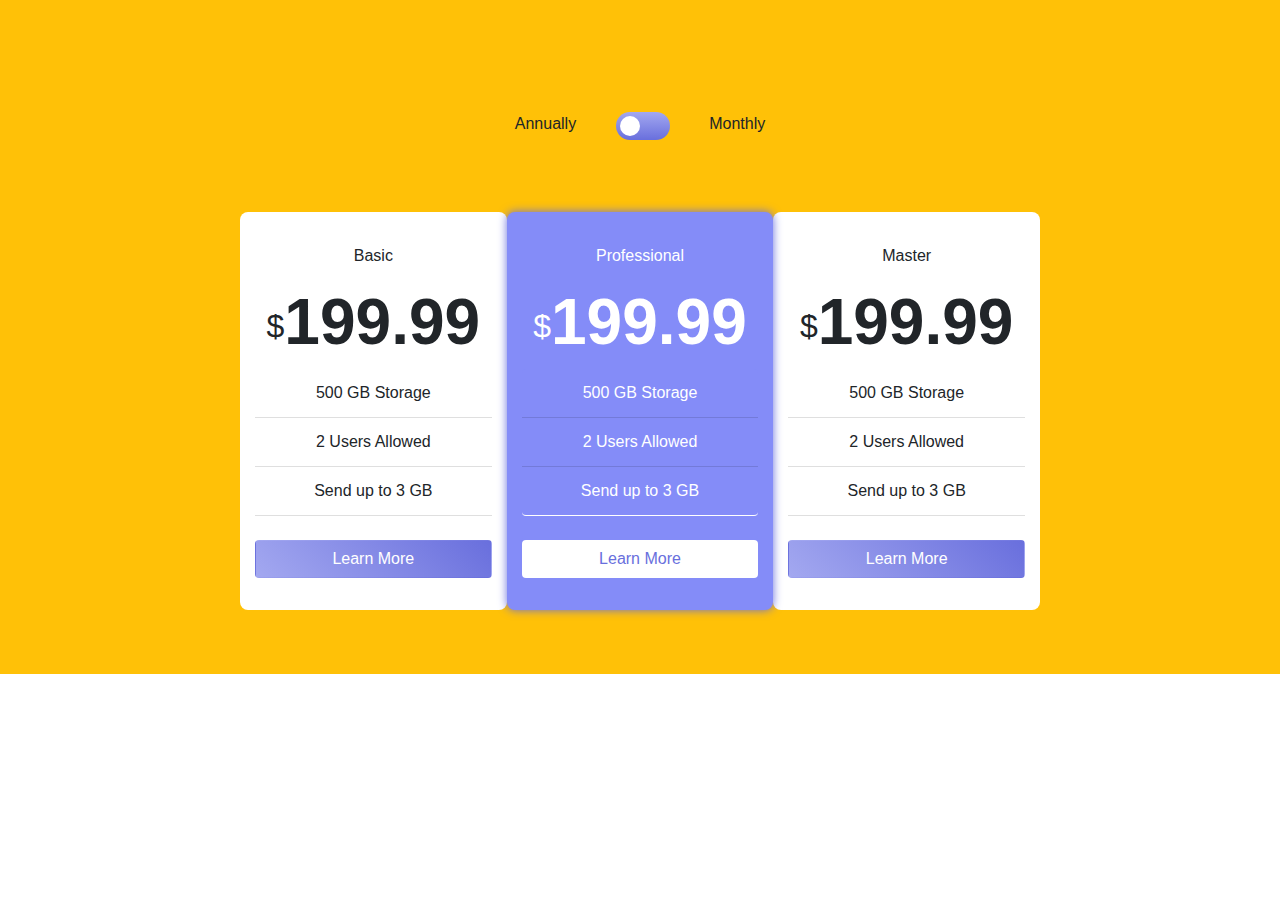
==== index.html @ 4dda4ab7 "Initial commit" ====
<!DOCTYPE html>
<html lang="en">
  <head>
    <meta charset="UTF-8" />
    <meta name="viewport" content="width=device-width, initial-scale=1.0" />
    <!-- displays site properly based on user's device -->

    <link
      rel="icon"
      type="image/png"
      sizes="32x32"
      href="./images/favicon-32x32.png"
    />
    <link rel="stylesheet" href="./css/main.css" />
    <link rel="stylesheet" href="./css/bootstrap.min.css" />

    <title>Frontend Mentor | [Challenge Name Here]</title>

    <!-- Feel free to remove these styles or customise in your own stylesheet 👍 -->
  </head>
  <body>
    <!-- Our Pricing Annually Monthly Basic &dollar;19.99 &dollar;199.99 500 GB
    Storage 2 Users Allowed Send up to 3 GB Learn More Professional
    &dollar;24.99 &dollar;249.99 1 TB Storage 5 Users Allowed Send up to 10 GB
    Learn More Master &dollar;39.99 &dollar;399.99 2 TB Storage 10 Users Allowed
    Send up to 20 GB Learn More  -->
    <main>
      <section class="bg-warning py-5">
        <div class="container-fluid">
          <div class="row d-flex justify-content-center">
            <!-- heading -->

            <div
              class="col-lg-3 mx-auto mt-3 d-flex justify-content-around py-5"
            >
              <div>Annually</div>
              <div id="form">
                <form action="">
                  <label class="switch">
                    <input type="checkbox" />
                    <span class="slider round"></span>
                  </label>
                </form>
              </div>
              <div>Monthly</div>
              <!-- end of heading -->
            </div>
            <div class="col-lg-10 py-3">
              <div class="row d-flex justify-content-center">
                <div class="col-lg-3 bg-white text-center basic">
                  <p class="text-center">Basic</p>
                  <div class="d-flex align-items-center justify-content-center">
                    <span>&dollar;</span>
                    <h1 class="price">199.99</h1>
                  </div>
                  <div class="card">
                    <ul class="list-group list-group-flush">
                      <li class="list-group-item">
                        500 GB Storage
                      </li>
                      <li class="list-group-item">2 Users Allowed</li>
                      <li class="list-group-item mb-4">Send up to 3 GB</li>
                    </ul>
                    <a href="#" class="btn btn-cute">Learn More</a>
                  </div>
                </div>
                <!-- professional -->
                <div class="col-lg-3 text-center professional">
                  <p class="text-center text-white">Professional</p>
                  <div class="d-flex align-items-center justify-content-center">
                    <span class="text-white">&dollar;</span>
                    <h1 class="price text-white">199.99</h1>
                  </div>
                  <div class="card" id="list-item">
                    <ul class="list-group list-group-flush">
                      <li class="list-group-item" id="list-item">
                        500 GB Storage
                      </li>
                      <li class="list-group-item" id="list-item">
                        2 Users Allowed
                      </li>
                      <li class="list-group-item mb-4" id="list-item">
                        Send up to 3 GB
                      </li>
                    </ul>
                  </div>
                  <a href="#" class="btn-block btn btn-cute-1">Learn More</a>
                </div>
                <!-- master -->
                <div class="col-lg-3 bg-white text-center master">
                  <p class="text-center">Master</p>
                  <div class="d-flex align-items-center justify-content-center">
                    <span>&dollar;</span>
                    <h1 class="price">199.99</h1>
                  </div>
                  <div class="card">
                    <ul class="list-group list-group-flush">
                      <li class="list-group-item">500 GB Storage</li>
                      <li class="list-group-item">2 Users Allowed</li>
                      <li class="list-group-item mb-4">Send up to 3 GB</li>
                    </ul>
                    <a href="#" class="btn btn-cute">Learn More</a>
                  </div>
                </div>
              </div>
            </div>
          </div>
        </div>
      </section>
    </main>
    <script src="./Js/jquery.js"></script>
    <script src="./Js/popper.min.js"></script>
    <!-- <script src="./Js/bootstrap.bundle.min.js"></script> -->
  </body>
</html>
---- css/main.css ----
:root {
  box-sizing: border-box;
}
body {
  background: black;
}
*,
::before,
::after {
  box-sizing: inherit;
}

/* customized switch */

/* The switch - the box around the slider */
.switch {
  position: relative;
  display: inline-block;
  width: 54px;
  height: 28px;
}

/* Hide default HTML checkbox */
.switch input {
  opacity: 0;
  width: 0;
  height: 0;
}

/* The slider */
.slider {
  position: absolute;
  cursor: pointer;
  top: 0;
  left: 0;
  right: 0;
  bottom: 0;
  background: linear-gradient(#a3a8f0, #696fdd);
  -webkit-transition: 0.4s;
  transition: 0.4s;
}

.slider:before {
  position: absolute;
  content: "";
  height: 20px;
  width: 20px;
  left: 4px;
  bottom: 4px;
  background-color: white;
  -webkit-transition: 0.4s;
  transition: 0.4s;
}

input:checked + .slider {
  background-color: #2196f3;
}

input:focus + .slider {
  box-shadow: 0 0 1px #2196f3;
}

input:checked + .slider:before {
  -webkit-transform: translateX(26px);
  -ms-transform: translateX(26px);
  transform: translateX(26px);
}

/* Rounded sliders */
.slider.round {
  border-radius: 34px;
}

.slider.round:before {
  border-radius: 50%;
}

.price {
  font-size: 4rem;
  font-weight: 700;
}

span {
  font-size: 2rem;
}
.card {
  border: none !important;
  /* background: linear-gradient(45deg, #a3a8f0, #696fdd ) ; */
}

#list-item {
  background: #848cf8;
  border-bottom: 1px solid white;
  color: white;
}

.basic,
.master {
  border-radius: 0.5em;
  padding: 2em;
}

/* .pro-card {
  align-items: center;
} */

.professional {
  border-radius: 0.5em;
  padding: 2em;
  background: #848cf8;
  z-index: 5;
  box-shadow: 0 0 10px #696fdd;
}
/* btn */

.btn-cute {
  background: linear-gradient(45deg, #a3a8f0, #696fdd);
  text-decoration: none;
  color: white;
}
.btn-cute-1 {
  background-color: white;
  text-decoration: none;
  color: #696fdd;
}

.btn-cute-1:hover {
  background: #848cf8;
  text-decoration: none;
  border: 1px solid #fff !important;
  color: white;
}

.btn-cute:hover {
  /* color: white; */
  background: white !important;
  border: 1px solid #696fdd;
}
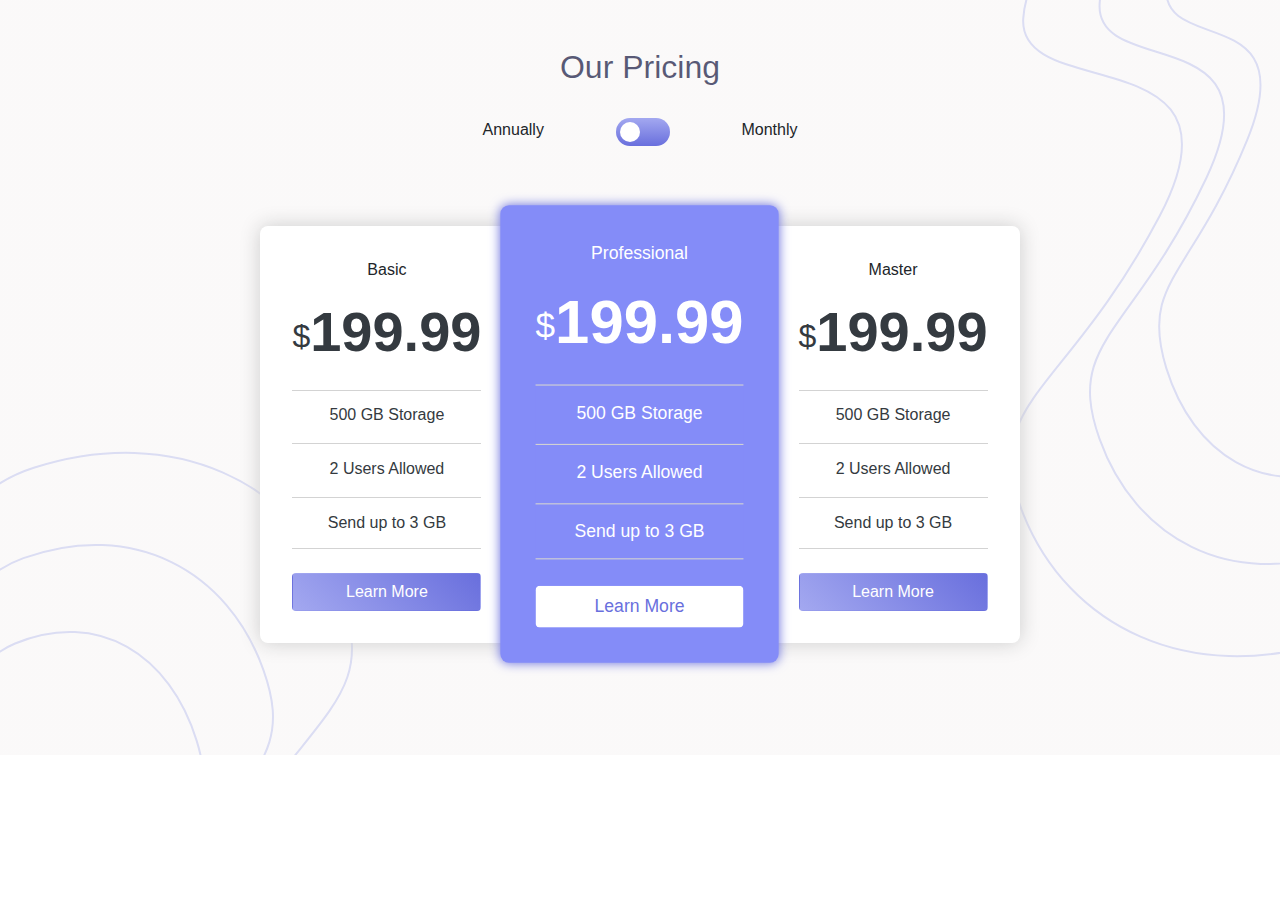
==== commit e674e64c: "I fixed the middle card to stand out in a unique way and modified the responsiveness of some screen " ====
--- a/index.html
+++ b/index.html
@@ -3,113 +3,88 @@
   <head>
     <meta charset="UTF-8" />
     <meta name="viewport" content="width=device-width, initial-scale=1.0" />
-    <!-- displays site properly based on user's device -->
-
-    <link
-      rel="icon"
-      type="image/png"
-      sizes="32x32"
-      href="./images/favicon-32x32.png"
-    />
+    <title>Test</title>
     <link rel="stylesheet" href="./css/main.css" />
     <link rel="stylesheet" href="./css/bootstrap.min.css" />
+  </head>
+  <body class="mx-auto">
+    <!-- starts -->
+    <section class="wrap-bg container-fluid pb-3 position-relative">
+      <img src="./images/bg-top.svg" id="bg-img-top" alt="" />
+      <h2 class="text-center pt-5" style="color: #0f113bb2;">Our Pricing</h2>
+      <div class="col-xs-7 col-md-4 mx-auto d-flex justify-content-around py-4">
+        <div>Annually</div>
+        <div id="form">
+          <form action="">
+            <label class="switch">
+              <input type="checkbox" />
+              <span class="slider round"></span>
+            </label>
+          </form>
+        </div>
+        <div>Monthly</div>
+      </div>
+      <div
+        class="container py-5 position-relative d-flex justify-content-center"
+      >
+        <div class="row justify-content-center">
+          <!-- basic -->
 
-    <title>Frontend Mentor | [Challenge Name Here]</title>
+          <div class="col-md-4 mb-5 text-center sm-px-3" id="master">
+            <p class="text-center">Basic</p>
+            <div
+              class="d-flex align-items-center justify-content-center text-dark mb-3"
+            >
+              <span class="">&dollar;</span>
+              <h1 class="price">199.99</h1>
+            </div>
+            <div class="price-card text-dark">
+              <p>500 GB Storage</p>
+              <p>2 Users Allowed</p>
+              <p>Send up to 3 GB</p>
+            </div>
 
-    <!-- Feel free to remove these styles or customise in your own stylesheet 👍 -->
-  </head>
-  <body>
-    <!-- Our Pricing Annually Monthly Basic &dollar;19.99 &dollar;199.99 500 GB
-    Storage 2 Users Allowed Send up to 3 GB Learn More Professional
-    &dollar;24.99 &dollar;249.99 1 TB Storage 5 Users Allowed Send up to 10 GB
-    Learn More Master &dollar;39.99 &dollar;399.99 2 TB Storage 10 Users Allowed
-    Send up to 20 GB Learn More  -->
-    <main>
-      <section class="bg-warning py-5">
-        <div class="container-fluid">
-          <div class="row d-flex justify-content-center">
-            <!-- heading -->
+            <a href="#" class="btn-block btn btn-cute mt-4">Learn More</a>
+          </div>
 
+          <!-- professional -->
+
+          <div class="col-md-4 mb-5 text-center" id="prof">
+            <p class="text-center text-white">Professional</p>
+            <div class="d-flex align-items-center justify-content-center mb-3">
+              <span class="text-white">&dollar;</span>
+              <h1 class="price text-white">199.99</h1>
+            </div>
+            <div class="price-card">
+              <p>500 GB Storage</p>
+              <p>2 Users Allowed</p>
+              <p>Send up to 3 GB</p>
+            </div>
+
+            <a href="#" class="btn-block btn btn-cute-1 mt-4">Learn More</a>
+          </div>
+
+          <!-- master -->
+
+          <div class="col-md-4 mb-5 text-center" id="master">
+            <p class="text-center">Master</p>
             <div
-              class="col-lg-3 mx-auto mt-3 d-flex justify-content-around py-5"
+              class="d-flex align-items-center justify-content-center text-dark mb-3"
             >
-              <div>Annually</div>
-              <div id="form">
-                <form action="">
-                  <label class="switch">
-                    <input type="checkbox" />
-                    <span class="slider round"></span>
-                  </label>
-                </form>
-              </div>
-              <div>Monthly</div>
-              <!-- end of heading -->
+              <span class="">&dollar;</span>
+              <h1 class="price">199.99</h1>
             </div>
-            <div class="col-lg-10 py-3">
-              <div class="row d-flex justify-content-center">
-                <div class="col-lg-3 bg-white text-center basic">
-                  <p class="text-center">Basic</p>
-                  <div class="d-flex align-items-center justify-content-center">
-                    <span>&dollar;</span>
-                    <h1 class="price">199.99</h1>
-                  </div>
-                  <div class="card">
-                    <ul class="list-group list-group-flush">
-                      <li class="list-group-item">
-                        500 GB Storage
-                      </li>
-                      <li class="list-group-item">2 Users Allowed</li>
-                      <li class="list-group-item mb-4">Send up to 3 GB</li>
-                    </ul>
-                    <a href="#" class="btn btn-cute">Learn More</a>
-                  </div>
-                </div>
-                <!-- professional -->
-                <div class="col-lg-3 text-center professional">
-                  <p class="text-center text-white">Professional</p>
-                  <div class="d-flex align-items-center justify-content-center">
-                    <span class="text-white">&dollar;</span>
-                    <h1 class="price text-white">199.99</h1>
-                  </div>
-                  <div class="card" id="list-item">
-                    <ul class="list-group list-group-flush">
-                      <li class="list-group-item" id="list-item">
-                        500 GB Storage
-                      </li>
-                      <li class="list-group-item" id="list-item">
-                        2 Users Allowed
-                      </li>
-                      <li class="list-group-item mb-4" id="list-item">
-                        Send up to 3 GB
-                      </li>
-                    </ul>
-                  </div>
-                  <a href="#" class="btn-block btn btn-cute-1">Learn More</a>
-                </div>
-                <!-- master -->
-                <div class="col-lg-3 bg-white text-center master">
-                  <p class="text-center">Master</p>
-                  <div class="d-flex align-items-center justify-content-center">
-                    <span>&dollar;</span>
-                    <h1 class="price">199.99</h1>
-                  </div>
-                  <div class="card">
-                    <ul class="list-group list-group-flush">
-                      <li class="list-group-item">500 GB Storage</li>
-                      <li class="list-group-item">2 Users Allowed</li>
-                      <li class="list-group-item mb-4">Send up to 3 GB</li>
-                    </ul>
-                    <a href="#" class="btn btn-cute">Learn More</a>
-                  </div>
-                </div>
-              </div>
+            <div class="price-card text-dark">
+              <p>500 GB Storage</p>
+              <p>2 Users Allowed</p>
+              <p>Send up to 3 GB</p>
             </div>
+
+            <a href="#" class="btn-block btn btn-cute mt-4">Learn More</a>
           </div>
         </div>
-      </section>
-    </main>
-    <script src="./Js/jquery.js"></script>
-    <script src="./Js/popper.min.js"></script>
-    <!-- <script src="./Js/bootstrap.bundle.min.js"></script> -->
+      </div>
+      <img src="/images/bg-bottom.svg" id="bg-img-bottom" alt="" />
+    </section>
   </body>
 </html>
--- a/css/main.css
+++ b/css/main.css
@@ -1,13 +1,36 @@
 :root {
   box-sizing: border-box;
-}
-body {
-  background: black;
-}
+  font-family: "Montserrat", sans-serif;
+  margin: auto;
+}
+
 *,
 ::before,
 ::after {
   box-sizing: inherit;
+}
+
+.wrap-bg {
+  background: linear-gradient(
+    rgba(241, 237, 237, 0.329),
+    rgba(241, 237, 237, 0.329)
+  );
+}
+
+#bg-img-top {
+  background-repeat: no-repeat;
+  position: absolute;
+  right: 0;
+  top: 0;
+  z-index: -2;
+}
+
+#bg-img-bottom {
+  background-repeat: no-repeat;
+  position: absolute;
+  left: 0;
+  bottom: 0;
+  z-index: -2;
 }
 
 /* customized switch */
@@ -39,7 +62,9 @@
   -webkit-transition: 0.4s;
   transition: 0.4s;
 }
-
+.slider:hover {
+  opacity: 0.5;
+}
 .slider:before {
   position: absolute;
   content: "";
@@ -76,41 +101,80 @@
 }
 
 .price {
-  font-size: 4rem;
+  font-size: 3.5rem;
   font-weight: 700;
 }
 
 span {
   font-size: 2rem;
 }
-.card {
-  border: none !important;
-  /* background: linear-gradient(45deg, #a3a8f0, #696fdd ) ; */
-}
-
-#list-item {
-  background: #848cf8;
-  border-bottom: 1px solid white;
+
+.price-card {
+  background: #848cf8;
   color: white;
 }
 
-.basic,
-.master {
+.price-card p {
+  border-top: 1px solid lightgrey;
+  padding-top: 0.8em;
+}
+#basic,
+#master {
+  box-shadow: 0 0 20px #ccc;
+}
+
+#basic .price-card,
+#master .price-card {
+  background: white;
+}
+
+#basic .price-card p,
+#master .price-card p {
+  background: white;
+  border-top: 1px solid lightgrey;
+}
+
+#basic .price-card p:nth-child(3),
+#master .price-card p:nth-child(3) {
+  border-bottom: 1px solid lightgrey;
+  padding-bottom: 0.8em;
+}
+
+.price-card p:nth-child(3) {
+  border-bottom: 1px solid lightgrey;
+  padding-bottom: 0.8em;
+}
+
+#prof {
   border-radius: 0.5em;
   padding: 2em;
-}
-
-/* .pro-card {
-  align-items: center;
-} */
-
-.professional {
+  background: #848cf8;
+  box-shadow: 0 0 10px #696fdd;
+  z-index: 6;
+}
+
+#basic,
+#master {
   border-radius: 0.5em;
   padding: 2em;
+  background: white;
+}
+#basic .price-card p,
+#master .price-card p {
+  background: white;
+}
+
+#professional {
+  border-radius: 0.5em;
+  padding: 2em;
   background: #848cf8;
   z-index: 5;
   box-shadow: 0 0 10px #696fdd;
-}
+  margin-top: -22px !important;
+  margin-bottom: -22px !important;
+  /* height: 700px; */
+}
+
 /* btn */
 
 .btn-cute {
@@ -136,3 +200,50 @@
   background: white !important;
   border: 1px solid #696fdd;
 }
+
+/* // Small devices (landscape phones, 576px and up) */
+@media (max-width: 425px) {
+  #bg-img-top {
+    left: 0;
+    top: -20px;
+    z-index: -2;
+  }
+
+  #bg-img-bottom {
+    display: none;
+  }
+}
+@media (min-width: 700px) {
+}
+
+/* // Medium devices (tablets, 768px and up) */
+@media (min-width: 768px) {
+  /* #bg-img-top {
+    background-repeat: no-repeat;
+    position: absolute;
+    right: 0%;
+    bottom: 5%;
+    z-index: -2;
+  } */
+  #prof {
+    transform: scale(1.1, 1.1);
+  }
+}
+
+/* // Large devices (desktops, 992px and up) */
+@media (min-width: 992px) {
+  #bg-img-top {
+    /* background: url(../images/bg-top.svg); */
+    background-repeat: no-repeat;
+    position: absolute;
+    right: 0%;
+    bottom: 5%;
+    z-index: -2;
+  }
+}
+
+/* // Extra large devices (large desktops, 1200px and up) */
+/* @media (min-width: 1200px) {
+
+  
+} */
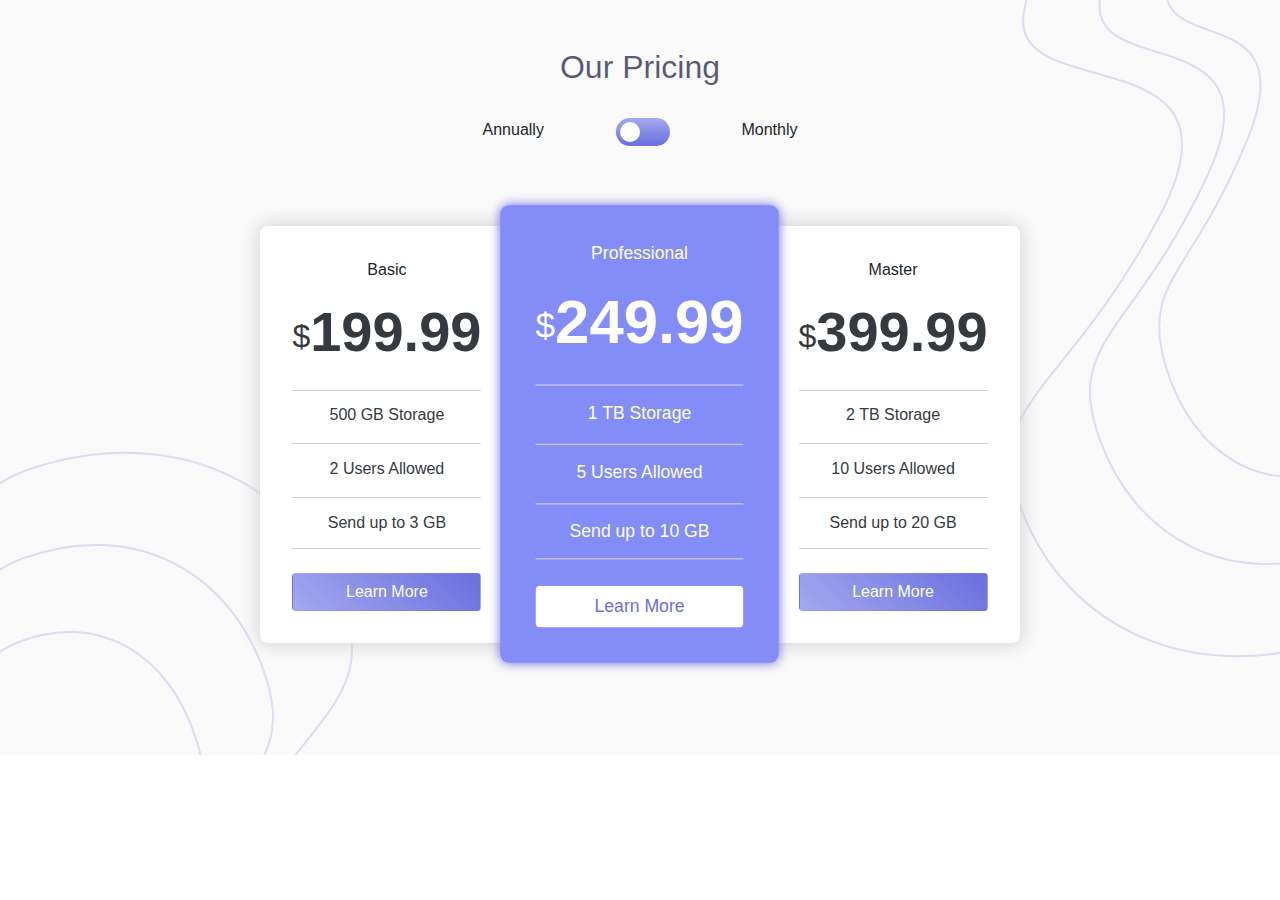
==== commit cbee281c: "added functionality to the toggel button" ====
--- a/index.html
+++ b/index.html
@@ -6,6 +6,9 @@
     <title>Test</title>
     <link rel="stylesheet" href="./css/main.css" />
     <link rel="stylesheet" href="./css/bootstrap.min.css" />
+    <link rel="stylesheet" href="./css/animate.css" />
+
+    <script type="text/javascript" src="app.js" defer></script>
   </head>
   <body class="mx-auto">
     <!-- starts -->
@@ -17,7 +20,7 @@
         <div id="form">
           <form action="">
             <label class="switch">
-              <input type="checkbox" />
+              <input type="checkbox" class="toggle" />
               <span class="slider round"></span>
             </label>
           </form>
@@ -36,7 +39,8 @@
               class="d-flex align-items-center justify-content-center text-dark mb-3"
             >
               <span class="">&dollar;</span>
-              <h1 class="price">199.99</h1>
+              <h1 class="price annually animate__bounceIn">199.99</h1>
+              <h1 class="price monthly animate__bounceIn d-none">19.99</h1>
             </div>
             <div class="price-card text-dark">
               <p>500 GB Storage</p>
@@ -48,17 +52,21 @@
           </div>
 
           <!-- professional -->
-
           <div class="col-md-4 mb-5 text-center" id="prof">
             <p class="text-center text-white">Professional</p>
             <div class="d-flex align-items-center justify-content-center mb-3">
               <span class="text-white">&dollar;</span>
-              <h1 class="price text-white">199.99</h1>
+              <h1 class="price text-white annually animate__bounceIn">
+                249.99
+              </h1>
+              <h1 class="price text-white monthly animate__bounceIn d-none">
+                24.99
+              </h1>
             </div>
             <div class="price-card">
-              <p>500 GB Storage</p>
-              <p>2 Users Allowed</p>
-              <p>Send up to 3 GB</p>
+              <p>1 TB Storage</p>
+              <p>5 Users Allowed</p>
+              <p>Send up to 10 GB</p>
             </div>
 
             <a href="#" class="btn-block btn btn-cute-1 mt-4">Learn More</a>
@@ -72,19 +80,20 @@
               class="d-flex align-items-center justify-content-center text-dark mb-3"
             >
               <span class="">&dollar;</span>
-              <h1 class="price">199.99</h1>
+              <h1 class="price annually animate__bounceIn">399.99</h1>
+              <h1 class="price monthly animate__bounceIn d-none">39.99</h1>
             </div>
             <div class="price-card text-dark">
-              <p>500 GB Storage</p>
-              <p>2 Users Allowed</p>
-              <p>Send up to 3 GB</p>
+              <p>2 TB Storage</p>
+              <p>10 Users Allowed</p>
+              <p>Send up to 20 GB</p>
             </div>
 
             <a href="#" class="btn-block btn btn-cute mt-4">Learn More</a>
           </div>
         </div>
       </div>
-      <img src="/images/bg-bottom.svg" id="bg-img-bottom" alt="" />
+      <img src="./images/bg-bottom.svg" id="bg-img-bottom" alt="" />
     </section>
   </body>
 </html>
--- a/css/main.css
+++ b/css/main.css
@@ -172,7 +172,7 @@
   box-shadow: 0 0 10px #696fdd;
   margin-top: -22px !important;
   margin-bottom: -22px !important;
-  /* height: 700px; */
+  width: 40%;
 }
 
 /* btn */
